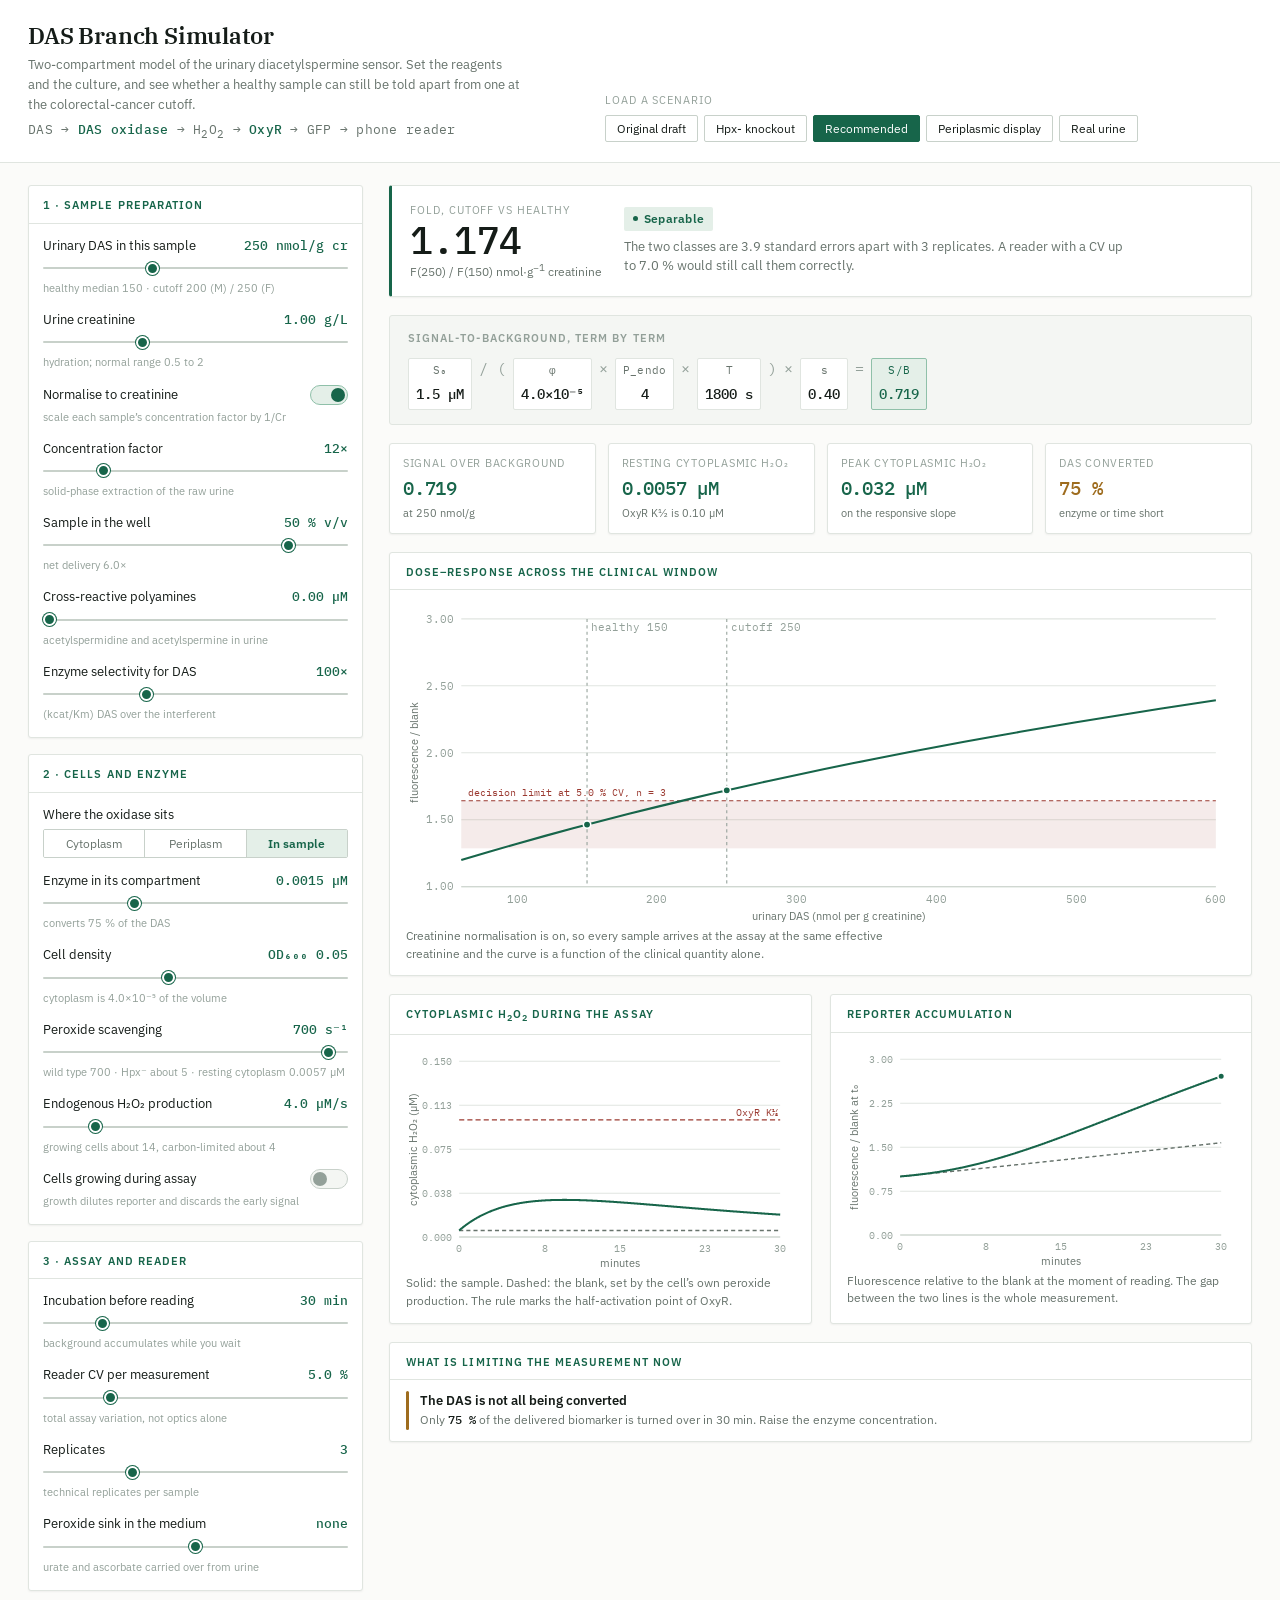
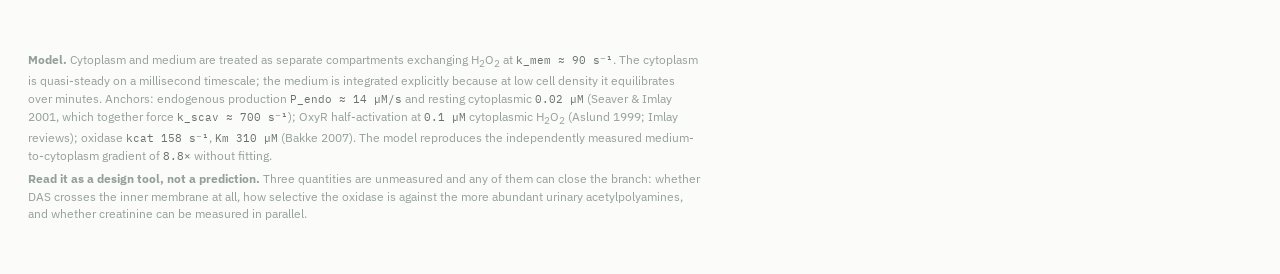
==== simulator.html @ 2df18caf "Rebuild as a platform: two module types, real oxidases, panels The repository was a simulator of one" ====
<!DOCTYPE html>
<html lang="en">
<head>
<meta charset="utf-8">
<meta name="viewport" content="width=device-width, initial-scale=1">
<title>DAS Branch Simulator</title>
<meta name="description" content="Interactive two-compartment model of the DAS to H2O2 to OxyR to GFP biosensor: set the reagents and the culture and see whether a healthy urine sample can still be told apart from one at the colorectal-cancer cutoff.">
<meta name="color-scheme" content="light dark">
<meta property="og:title" content="DAS Branch Simulator">
<meta property="og:description" content="Interactive two-compartment model of the DAS to H2O2 to OxyR to GFP biosensor: set the reagents and the culture and see whether a healthy urine sample can still be told apart from one at the colorectal-cancer cutoff.">
<meta property="og:type" content="website">
<link rel="icon" href="data:image/svg+xml,<svg xmlns='http://www.w3.org/2000/svg' viewBox='0 0 100 100'><text y='.9em' font-size='90'>&#129515;</text></svg>">
<link rel="preconnect" href="https://fonts.googleapis.com">
<link rel="preconnect" href="https://fonts.gstatic.com" crossorigin>
<link rel="stylesheet" href="https://fonts.googleapis.com/css2?family=IBM+Plex+Mono:wght@400;500;600&family=IBM+Plex+Sans:wght@400;500;600&family=IBM+Plex+Serif:wght@500;600&display=swap">
<style>
/* reset the Artifact runtime used to supply */
html{color-scheme:light dark}
body{margin:0}
img{max-width:100%}
[hidden]{display:none!important}
</style>
</head>
<body>
<style>
:root{
  --ground:#FBFBF9; --surface:#FFFFFF; --sunk:#F4F6F3;
  --ink:#151C18; --muted:#67736C; --faint:#93A099;
  --rule:#E0E5E0; --rule-strong:#C8D1CA;
  --accent:#17654A; --accent-soft:#E4EFE8; --accent-line:#8FC0A9; --on-accent:#FFFFFF;
  --warn:#9E6C1E; --warn-soft:#F7EEDD;
  --bad:#9B3A31; --bad-soft:#F8E8E5;
  --shadow:0 1px 2px rgba(21,28,24,.05);
  --sans:"IBM Plex Sans",-apple-system,BlinkMacSystemFont,"Segoe UI",sans-serif;
  --serif:"IBM Plex Serif",Georgia,"Times New Roman",serif;
  --mono:"IBM Plex Mono",ui-monospace,"SFMono-Regular",Consolas,monospace;
}
@media (prefers-color-scheme:dark){
  :root:not([data-theme="light"]){
    --ground:#0E1311; --surface:#151B18; --sunk:#1B2320;
    --ink:#E7ECE8; --muted:#8B978F; --faint:#6B7772;
    --rule:#253028; --rule-strong:#334037;
    --accent:#4CBE89; --accent-soft:#163027; --accent-line:#2F7355; --on-accent:#0E1311;
    --warn:#D2A055; --warn-soft:#2C2317;
    --bad:#D2705F; --bad-soft:#2E1B18;
    --shadow:0 1px 2px rgba(0,0,0,.3);
  }
}
:root[data-theme="dark"]{
  --ground:#0E1311; --surface:#151B18; --sunk:#1B2320;
  --ink:#E7ECE8; --muted:#8B978F; --faint:#6B7772;
  --rule:#253028; --rule-strong:#334037;
  --accent:#4CBE89; --accent-soft:#163027; --accent-line:#2F7355; --on-accent:#0E1311;
  --warn:#D2A055; --warn-soft:#2C2317;
  --bad:#D2705F; --bad-soft:#2E1B18;
  --shadow:0 1px 2px rgba(0,0,0,.3);
}
*{box-sizing:border-box}
body{margin:0;background:var(--ground);color:var(--ink);font-family:var(--sans);font-size:14px;line-height:1.55;-webkit-font-smoothing:antialiased}
h1,h2,h3{margin:0;font-family:var(--serif);font-weight:600;text-wrap:balance;letter-spacing:-.008em}
.num{font-family:var(--mono);font-variant-numeric:tabular-nums}

/* ---------- shell ---------- */
.masthead{border-bottom:1px solid var(--rule);background:var(--surface)}
.masthead-in{max-width:1420px;margin:0 auto;padding:22px 28px 20px;display:flex;flex-wrap:wrap;gap:20px;align-items:flex-end;justify-content:space-between}
.brand h1{font-size:23px;line-height:1.2}
.brand p{margin:5px 0 0;color:var(--muted);max-width:62ch;font-size:13px}
.chain{margin:9px 0 0;font-family:var(--mono);font-size:11.5px;color:var(--faint);letter-spacing:.02em}
.chain b{color:var(--accent);font-weight:500}
.presets{display:flex;flex-wrap:wrap;gap:6px}
.presets .lbl{font-size:10.5px;letter-spacing:.09em;text-transform:uppercase;color:var(--faint);width:100%;margin-bottom:1px}
button.preset{font-family:var(--sans);font-size:12px;padding:5px 11px;border:1px solid var(--rule-strong);background:var(--surface);color:var(--ink);border-radius:2px;cursor:pointer;transition:background .12s,border-color .12s}
button.preset:hover{background:var(--sunk);border-color:var(--accent-line)}
button.preset[aria-pressed="true"]{background:var(--accent);border-color:var(--accent);color:var(--on-accent)}
button.preset:focus-visible{outline:2px solid var(--accent);outline-offset:2px}

.wrap{max-width:1420px;margin:0 auto;padding:22px 28px 60px;display:grid;grid-template-columns:335px minmax(0,1fr);gap:26px;align-items:start}

/* ---------- controls ---------- */
.rail{display:flex;flex-direction:column;gap:16px}
.group{background:var(--surface);border:1px solid var(--rule);border-radius:3px;box-shadow:var(--shadow)}
.group > h2{font-family:var(--sans);font-size:10.5px;font-weight:600;letter-spacing:.1em;text-transform:uppercase;color:var(--accent);padding:11px 14px 9px;border-bottom:1px solid var(--rule)}
.group-body{padding:12px 14px 14px;display:flex;flex-direction:column;gap:13px}
.ctl{display:grid;gap:5px}
.ctl-top{display:flex;align-items:baseline;justify-content:space-between;gap:10px}
.ctl-name{font-size:12.5px;color:var(--ink)}
.ctl-val{font-family:var(--mono);font-variant-numeric:tabular-nums;font-size:12.5px;font-weight:500;color:var(--accent);white-space:nowrap}
.ctl-note{font-size:11px;color:var(--faint);margin-top:-1px}
input[type=range]{-webkit-appearance:none;appearance:none;width:100%;height:16px;background:transparent;cursor:pointer;margin:0}
input[type=range]::-webkit-slider-runnable-track{height:2px;background:var(--rule-strong);border-radius:2px}
input[type=range]::-moz-range-track{height:2px;background:var(--rule-strong);border-radius:2px}
input[type=range]::-webkit-slider-thumb{-webkit-appearance:none;width:13px;height:13px;margin-top:-5.5px;border-radius:50%;background:var(--accent);border:2px solid var(--surface);box-shadow:0 0 0 1px var(--accent)}
input[type=range]::-moz-range-thumb{width:13px;height:13px;border-radius:50%;background:var(--accent);border:2px solid var(--surface);box-shadow:0 0 0 1px var(--accent)}
input[type=range]:focus-visible{outline:2px solid var(--accent);outline-offset:3px;border-radius:2px}
.seg{display:flex;border:1px solid var(--rule-strong);border-radius:2px;overflow:hidden}
.seg button{flex:1;font-family:var(--sans);font-size:11.5px;padding:6px 2px;border:0;border-right:1px solid var(--rule-strong);background:var(--surface);color:var(--muted);cursor:pointer}
.seg button:last-child{border-right:0}
.seg button[aria-pressed="true"]{background:var(--accent-soft);color:var(--accent);font-weight:600}
.seg button:focus-visible{outline:2px solid var(--accent);outline-offset:-2px}
.switch{display:flex;align-items:center;justify-content:space-between;gap:10px}
.switch button{position:relative;width:38px;height:20px;border-radius:10px;border:1px solid var(--rule-strong);background:var(--sunk);cursor:pointer;padding:0;flex:none}
.switch button::after{content:"";position:absolute;top:2px;left:2px;width:14px;height:14px;border-radius:50%;background:var(--faint);transition:transform .14s,background .14s}
.switch button[aria-pressed="true"]{background:var(--accent-soft);border-color:var(--accent-line)}
.switch button[aria-pressed="true"]::after{transform:translateX(18px);background:var(--accent)}
.switch button:focus-visible{outline:2px solid var(--accent);outline-offset:2px}

/* ---------- results ---------- */
.results{display:flex;flex-direction:column;gap:18px;min-width:0}
.verdict{background:var(--surface);border:1px solid var(--rule);border-left:3px solid var(--accent);border-radius:3px;box-shadow:var(--shadow);padding:16px 18px;display:grid;grid-template-columns:auto 1fr;gap:22px;align-items:center}
.verdict.warn{border-left-color:var(--warn)} .verdict.bad{border-left-color:var(--bad)}
.verdict-fold{display:flex;flex-direction:column;gap:1px}
.verdict-fold .k{font-size:10.5px;letter-spacing:.09em;text-transform:uppercase;color:var(--faint)}
.verdict-fold .v{font-family:var(--mono);font-size:38px;font-weight:500;line-height:1.05;letter-spacing:-.02em;font-variant-numeric:tabular-nums}
.verdict-fold .u{font-size:11.5px;color:var(--muted)}
.verdict-say{display:flex;flex-direction:column;gap:6px;min-width:0}
.chip{display:inline-flex;align-items:center;gap:6px;align-self:flex-start;font-size:11.5px;font-weight:600;letter-spacing:.02em;padding:3px 9px;border-radius:2px;background:var(--accent-soft);color:var(--accent)}
.chip.warn{background:var(--warn-soft);color:var(--warn)} .chip.bad{background:var(--bad-soft);color:var(--bad)}
.chip::before{content:"";width:5px;height:5px;border-radius:50%;background:currentColor}
.verdict-say p{margin:0;font-size:12.5px;color:var(--muted);max-width:64ch}

.eq{background:var(--sunk);border:1px solid var(--rule);border-radius:3px;padding:14px 18px}
.eq h3{font-family:var(--sans);font-size:10.5px;font-weight:600;letter-spacing:.1em;text-transform:uppercase;color:var(--faint);margin-bottom:9px}
.eq-line{font-family:var(--mono);font-size:15px;display:flex;flex-wrap:wrap;align-items:baseline;gap:7px;line-height:1.9}
.eq-line .op{color:var(--faint)}
.term{display:inline-flex;flex-direction:column;align-items:center;gap:0;padding:1px 7px;border-radius:2px;background:var(--surface);border:1px solid var(--rule)}
.term .sym{font-size:11px;color:var(--muted);letter-spacing:.02em}
.term .val{font-size:14px;font-weight:500;font-variant-numeric:tabular-nums}
.term.res{background:var(--accent-soft);border-color:var(--accent-line)}
.term.res .val,.term.res .sym{color:var(--accent)}

.tiles{display:grid;grid-template-columns:repeat(4,minmax(0,1fr));gap:12px}
.tile{background:var(--surface);border:1px solid var(--rule);border-radius:3px;padding:11px 13px;box-shadow:var(--shadow);min-width:0}
.tile .k{font-size:10.5px;letter-spacing:.07em;text-transform:uppercase;color:var(--faint);display:block;margin-bottom:3px}
.tile .v{font-family:var(--mono);font-size:19px;font-weight:500;font-variant-numeric:tabular-nums;letter-spacing:-.01em;display:block}
.tile .s{font-size:11px;color:var(--muted);display:block;margin-top:1px}
.tile .v.ok{color:var(--accent)} .tile .v.warn{color:var(--warn)} .tile .v.bad{color:var(--bad)}

.panel{background:var(--surface);border:1px solid var(--rule);border-radius:3px;box-shadow:var(--shadow);overflow:hidden}
.panel > h3{font-family:var(--sans);font-size:10.5px;font-weight:600;letter-spacing:.1em;text-transform:uppercase;color:var(--accent);padding:11px 16px 9px;border-bottom:1px solid var(--rule)}
.panel .cap{padding:0 16px 13px;margin:0;font-size:11.5px;color:var(--muted);max-width:78ch}
.plot{padding:14px 16px 4px}
.plot svg{display:block;width:100%;height:auto;overflow:visible}
.charts2{display:grid;grid-template-columns:repeat(2,minmax(0,1fr));gap:18px}

.diag{list-style:none;margin:0;padding:0}
.diag li{display:grid;grid-template-columns:auto 1fr;gap:11px;align-items:start;padding:11px 16px;border-bottom:1px solid var(--rule)}
.diag li:last-child{border-bottom:0}
.diag .sev{width:3px;align-self:stretch;border-radius:2px;background:var(--accent);min-height:20px}
.diag .sev.warn{background:var(--warn)} .diag .sev.bad{background:var(--bad)} .diag .sev.ok{background:var(--accent-line)}
.diag .t{font-size:12.5px;font-weight:600}
.diag .d{font-size:12px;color:var(--muted);margin-top:1px;max-width:80ch}
.diag .d b{font-family:var(--mono);font-weight:500;font-size:11.5px;color:var(--ink)}

footer{max-width:1420px;margin:0 auto;padding:0 28px 46px;color:var(--faint);font-size:11.5px;max-width:1420px}
footer p{margin:0 0 5px;max-width:96ch}
footer code{font-family:var(--mono);font-size:11px;color:var(--muted)}

@media (max-width:1080px){
  .wrap{grid-template-columns:1fr;padding:18px 18px 46px}
  .tiles{grid-template-columns:repeat(2,minmax(0,1fr))}
  .charts2{grid-template-columns:1fr}
  .masthead-in{padding:18px 18px 16px}
  footer{padding:0 18px 40px}
  .verdict{grid-template-columns:1fr;gap:12px}
}
@media (prefers-reduced-motion:reduce){*{transition:none!important;animation:none!important}}
</style>

<header class="masthead">
  <div class="masthead-in">
    <div class="brand">
      <h1>DAS Branch Simulator</h1>
      <p>Two-compartment model of the urinary diacetylspermine sensor. Set the reagents and the culture, and see whether a healthy sample can still be told apart from one at the colorectal-cancer cutoff.</p>
      <p class="chain">DAS &rarr; <b>DAS oxidase</b> &rarr; H<sub>2</sub>O<sub>2</sub> &rarr; <b>OxyR</b> &rarr; GFP &rarr; phone reader</p>
    </div>
    <div class="presets" id="presets">
      <span class="lbl">Load a scenario</span>
    </div>
  </div>
</header>

<div class="wrap">
  <!-- ================= CONTROLS ================= -->
  <div class="rail" id="rail">
    <section class="group">
      <h2>1 &middot; Sample preparation</h2>
      <div class="group-body" id="g-sample"></div>
    </section>
    <section class="group">
      <h2>2 &middot; Cells and enzyme</h2>
      <div class="group-body" id="g-cells"></div>
    </section>
    <section class="group">
      <h2>3 &middot; Assay and reader</h2>
      <div class="group-body" id="g-assay"></div>
    </section>
  </div>

  <!-- ================= RESULTS ================= -->
  <div class="results">
    <div class="verdict" id="verdict">
      <div class="verdict-fold">
        <span class="k">Fold, cutoff vs healthy</span>
        <span class="v" id="v-fold">1.00</span>
        <span class="u" id="v-foldsub"></span>
      </div>
      <div class="verdict-say">
        <span class="chip" id="v-chip">&mdash;</span>
        <p id="v-text"></p>
      </div>
    </div>

    <div class="eq">
      <h3>Signal-to-background, term by term</h3>
      <div class="eq-line" id="eqline"></div>
    </div>

    <div class="tiles" id="tiles"></div>

    <section class="panel">
      <h3>Dose&ndash;response across the clinical window</h3>
      <div class="plot" id="plot-dose"></div>
      <p class="cap" id="cap-dose"></p>
    </section>

    <div class="charts2">
      <section class="panel">
        <h3>Cytoplasmic H<sub>2</sub>O<sub>2</sub> during the assay</h3>
        <div class="plot" id="plot-h2o2"></div>
        <p class="cap">Solid: the sample. Dashed: the blank, set by the cell&rsquo;s own peroxide production. The rule marks the half-activation point of OxyR.</p>
      </section>
      <section class="panel">
        <h3>Reporter accumulation</h3>
        <div class="plot" id="plot-gfp"></div>
        <p class="cap">Fluorescence relative to the blank at the moment of reading. The gap between the two lines is the whole measurement.</p>
      </section>
    </div>

    <section class="panel">
      <h3>What is limiting the measurement now</h3>
      <ul class="diag" id="diag"></ul>
    </section>
  </div>
</div>

<footer>
  <p><b>Model.</b> Cytoplasm and medium are treated as separate compartments exchanging H<sub>2</sub>O<sub>2</sub> at <code id="a-kmem"></code>. The cytoplasm is quasi-steady on a millisecond timescale; the medium is integrated explicitly because at low cell density it equilibrates over minutes. Anchors: endogenous production <code id="a-pendo"></code> and resting cytoplasmic <code id="a-rest"></code> (Seaver &amp; Imlay 2001, which together force <code id="a-kscav"></code>); OxyR half-activation at <code id="a-koxyr"></code> cytoplasmic H<sub>2</sub>O<sub>2</sub> (Aslund 1999; Imlay reviews); oxidase <code id="a-kcat"></code>, <code id="a-km"></code> (Bakke 2007). The model reproduces the independently measured medium-to-cytoplasm gradient of <code id="a-grad"></code> without fitting.</p>
  <p><b>Read it as a design tool, not a prediction.</b> Three quantities are unmeasured and any of them can close the branch: whether DAS crosses the inner membrane at all, how selective the oxidase is against the more abundant urinary acetylpolyamines, and whether creatinine can be measured in parallel.</p>
</footer>

<script id="model-config" type="application/json">
{
  "P0": {
    "E": 0.0015,
    "K_oxyr": 0.1,
    "Km": 310.0,
    "OD": 0.05,
    "P_endo": 4.0,
    "T_read": 1800.0,
    "V_das": 250.0,
    "alpha": 1.0,
    "beta": 0.005,
    "conc_factor": 12.0,
    "cr_norm": false,
    "creatinine": 1.0,
    "cv": 0.05,
    "growing": false,
    "interferent": 0.0,
    "k_chem": 0.0,
    "k_mat": 0.001925408834888737,
    "k_mem": 90.0,
    "k_scav": 700.0,
    "kcat": 158.0,
    "leak": 2e-05,
    "mode": "free",
    "mu_pre": 0.00028881132523331054,
    "n_hill": 1.0,
    "n_rep": 3.0,
    "peri_frac": 0.16,
    "phi_per_OD": 0.0008,
    "sample_frac": 0.5,
    "selectivity": 100.0
  },
  "_generated_from": "data/platform.csv, data/scenarios.csv (web_default), data/sensors.csv, data/web_presets.csv",
  "activePreset": 2,
  "anchors": {
    "K_oxyr": 0.1,
    "Km": 310.0,
    "P_endo": 14.0,
    "gradient": 8.777777777777779,
    "k_mem": 90.0,
    "k_scav": 700.0,
    "kcat": 158.0,
    "resting_h2o2": 0.02
  },
  "labels": {
    "cr_high": 2.0,
    "cr_low": 0.5,
    "cutoff_note": "cutoff 200 (M) / 250 (F)",
    "enzyme": "DhaPAO",
    "enzyme_source": "10.1016/j.bbapap.2007.08.010",
    "v_cutoff": 250.0,
    "v_healthy": 150.0
  },
  "presets": [
    {
      "n": "Original draft",
      "note": "The design as first written: conventional cell density and a growing culture.",
      "p": {
        "E": 0.01,
        "OD": 1.0,
        "P_endo": 14.0,
        "T_read": 3600.0,
        "alpha": 1.0,
        "conc_factor": 15.0,
        "cr_norm": false,
        "growing": true,
        "interferent": 0.0,
        "k_chem": 0.0,
        "k_scav": 700.0,
        "mode": "free",
        "sample_frac": 0.1
      }
    },
    {
      "n": "Hpx- knockout",
      "note": "Catalase/peroxidase triple knockout. Raises resting cytoplasmic H2O2 above the OxyR half-activation point, so the reporter starts switched on and the fold gets worse.",
      "p": {
        "E": 0.01,
        "OD": 1.0,
        "P_endo": 14.0,
        "T_read": 3600.0,
        "alpha": 1.0,
        "conc_factor": 15.0,
        "cr_norm": false,
        "growing": true,
        "interferent": 0.0,
        "k_chem": 0.0,
        "k_scav": 5.0,
        "mode": "free",
        "sample_frac": 0.1
      }
    },
    {
      "n": "Recommended",
      "note": "Low cell density, non-growing cells, a 30-minute read, creatinine normalised.",
      "p": {
        "E": 0.0015,
        "OD": 0.05,
        "P_endo": 4.0,
        "T_read": 1800.0,
        "alpha": 1.0,
        "conc_factor": 12.0,
        "cr_norm": true,
        "growing": false,
        "interferent": 0.0,
        "k_chem": 0.0,
        "k_scav": 700.0,
        "mode": "free",
        "sample_frac": 0.5
      }
    },
    {
      "n": "Periplasmic display",
      "note": "Enzyme displayed in the periplasm; the effective loading per litre of assay is capped by periplasmic volume.",
      "p": {
        "E": 100.0,
        "OD": 0.05,
        "P_endo": 4.0,
        "T_read": 1800.0,
        "alpha": 1.0,
        "conc_factor": 12.0,
        "cr_norm": true,
        "growing": false,
        "interferent": 0.0,
        "k_chem": 0.0,
        "k_scav": 700.0,
        "mode": "peri",
        "sample_frac": 0.5
      }
    },
    {
      "n": "Real urine",
      "note": "Adds 2 uM of cross-reactive polyamines and a matrix peroxide sink. The selectivity of 100 is an assumption: none has been measured for this enzyme.",
      "p": {
        "E": 0.0015,
        "OD": 0.05,
        "P_endo": 4.0,
        "T_read": 1800.0,
        "alpha": 1.0,
        "conc_factor": 12.0,
        "cr_norm": false,
        "growing": false,
        "interferent": 2.0,
        "k_chem": 0.005,
        "k_scav": 700.0,
        "mode": "free",
        "sample_frac": 0.5,
        "selectivity": 100.0
      }
    }
  ]
}
</script>

<script>
"use strict";
const LN2 = Math.log(2);

/* ============================ model ============================ */
/* Every constant below comes from the data files, injected at build time by
   build_site.py. Do not write a number here: edit data/platform.csv,
   data/scenarios.csv (web_default), data/sensors.csv or data/web_presets.csv
   and rebuild. tests/test_site.py enforces this. */
const CFG = JSON.parse(document.getElementById("model-config").textContent);
const P0  = CFG.P0;
const V_HEALTHY = CFG.labels.v_healthy, V_CUTOFF = CFG.labels.v_cutoff;

/* The prose anchors above the controls. Same source as the model, so the text
   cannot drift away from what the page computes - which is how it ended up
   telling readers Km was 83 uM while the model had moved to 310. */
function fillAnchors(){
  const a = CFG.anchors, set = (id, html) => {
    const el = document.getElementById(id); if (el) el.innerHTML = html;
  };
  set("a-kmem",  "k_mem &asymp; " + a.k_mem + " s&#8315;&#185;");
  set("a-pendo", "P_endo &asymp; " + a.P_endo + " &micro;M/s");
  set("a-rest",  (+a.resting_h2o2.toFixed(4)) + " &micro;M");
  set("a-kscav", "k_scav &asymp; " + a.k_scav + " s&#8315;&#185;");
  set("a-koxyr", a.K_oxyr + " &micro;M");
  set("a-kcat",  "kcat " + a.kcat + " s&#8315;&#185;");
  set("a-km",    "Km " + a.Km + " &micro;M");
  set("a-grad",  a.gradient.toFixed(1) + "&times;");
}
const CR_LOW = CFG.labels.cr_low, CR_HIGH = CFG.labels.cr_high;
const phi   = p => p.phi_per_OD * p.OD;
const netF  = p => p.conc_factor * p.sample_frac * (p.cr_norm ? 1/p.creatinine : 1);
const dasIn = p => p.V_das * p.creatinine / 1000 * netF(p);
const intIn = p => p.interferent * netF(p);
const muA   = p => p.growing ? LN2/2400 : 0;

function sim(p, withDas, N){
  N = N || 600;
  const kmem=p.k_mem, ksc=p.k_scav, f=phi(p), P=p.P_endo, T=p.T_read;
  const ktot = kmem + ksc;
  const b = f*kmem*ksc/ktot + p.k_chem;
  const Kn = Math.pow(p.K_oxyr, p.n_hill);
  const fox = x => { const xn = Math.pow(x, p.n_hill); return xn/(Kn + xn); };
  const xf  = (y, vc) => (P + vc + kmem*y)/ktot;

  let y  = (f*kmem*P/ktot)/b;
  const x0 = xf(y, 0);
  const mu = muA(p), kmat = p.k_mat;
  let m = (p.beta*fox(x0) + p.leak)/(kmat + p.mu_pre);
  let g = kmat*m/p.mu_pre;
  const g0 = g;
  let S = withDas ? dasIn(p) : 0, I = withDas ? intIn(p) : 0;
  const S0 = S;

  let Ecap, sc;
  if (p.mode === "cyto")      { Ecap = f*p.kcat*p.E*p.alpha; sc = p.alpha; }
  else if (p.mode === "peri") { Ecap = p.kcat*p.E*p.peri_frac*f; sc = 1; }
  else                        { Ecap = p.kcat*p.E; sc = 1; }

  const dt = T/N, kt = kmat + mu, e = Math.exp(-kt*dt);
  const eg = mu > 1e-9 ? Math.exp(-mu*dt) : 1;
  let xpk = x0, xlast = x0;
  const tr = [{t:0, x:x0, g:g}];
  for (let i = 0; i < N; i++){
    const kS0 = Ecap/(p.Km + sc*(S + I));
    const nsub = Math.max(1, Math.ceil(kS0*dt/0.05), Math.ceil(b*dt/0.25));
    const h = dt/nsub;
    let facc = 0;
    for (let j = 0; j < nsub; j++){
      const kS = Ecap/(p.Km + sc*(S + I)), kI = kS/p.selectivity;
      const Sn = S*Math.exp(-kS*h), In = I*Math.exp(-kI*h);
      const prod = ((S - Sn) + (I - In))/h;
      S = Sn; I = In;
      const vc = p.mode === "cyto" ? prod/f : 0;
      const vm = p.mode === "cyto" ? 0 : prod;
      const a  = vm + f*kmem*(P + vc)/ktot;
      const yss = a/b;
      y = yss + (y - yss)*Math.exp(-b*h);
      const x = xf(y, vc);
      if (x > xpk) xpk = x;
      xlast = x;
      facc += fox(x)*h;
    }
    const fbar = facc/dt;
    const m2 = m*e + (p.beta*fbar + p.leak)/kt*(1 - e);
    if (mu > 1e-9) g = g*eg + (kmat*0.5*(m + m2)/mu)*(1 - eg);
    else           g = g + kmat*0.5*(m + m2)*dt;
    m = m2;
    tr.push({t:(i+1)*dt, x:xlast, g:g});
  }
  return {g:g, g0:g0, xpk:xpk, xrest:x0, S:S, S0:S0,
          conv:S0 > 0 ? 1 - S/S0 : 1, tr:tr};
}

const CACHE = new Map();
function run(p, withDas, N){
  const key = JSON.stringify(p) + "|" + withDas + "|" + (N||600);
  if (CACHE.has(key)) return CACHE.get(key);
  if (CACHE.size > 400) CACHE.clear();
  const r = sim(p, withDas, N);
  CACHE.set(key, r);
  return r;
}
const fluor = (p, N) => run(p, true, N).g / run(p, false, N).g;

/* ============================ controls ============================ */
const S = Object.assign({}, P0);
const lg  = (v, a, b) => (Math.log(v) - Math.log(a))/(Math.log(b) - Math.log(a));
const unlg= (t, a, b) => Math.exp(Math.log(a) + t*(Math.log(b) - Math.log(a)));
const fmt = (v, d) => v.toLocaleString("en-US", {minimumFractionDigits:d, maximumFractionDigits:d});
function sig(v, n){
  n = n || 3;
  if (v === 0) return "0";
  const a = Math.abs(v);
  if (a >= 1e5 || a < 1e-3){
    const ex = Math.floor(Math.log10(a));
    return (v/Math.pow(10, ex)).toFixed(1) + "×10" + sup(ex);
  }
  const dp = Math.min(6, Math.max(0, n - 1 - Math.floor(Math.log10(a))));
  return v.toFixed(dp).replace(/(\.\d*?)0+$/, "$1").replace(/\.$/, "");
}
function sup(n){
  const map = {"-":"⁻","0":"⁰","1":"¹","2":"²","3":"³","4":"⁴","5":"⁵","6":"⁶","7":"⁷","8":"⁸","9":"⁹"};
  return String(n).split("").map(c => map[c] || c).join("");
}

const CTRLS = [
 {g:"g-sample", key:"V_das", name:"Urinary DAS in this sample", min:60, max:600, step:5,
  disp:v => fmt(v,0) + " nmol/g cr", note:"healthy median " + CFG.labels.v_healthy + " &middot; " + CFG.labels.cutoff_note},
 {g:"g-sample", key:"creatinine", name:"Urine creatinine", min:0.3, max:2.5, step:0.05,
  disp:v => fmt(v,2) + " g/L", note:"hydration; normal range " + CR_LOW + " to " + CR_HIGH},
 {g:"g-sample", key:"cr_norm", type:"switch", name:"Normalise to creatinine",
  note:"scale each sample&rsquo;s concentration factor by 1/Cr"},
 {g:"g-sample", key:"conc_factor", name:"Concentration factor", min:1, max:60, step:1,
  disp:v => fmt(v,0) + "×", note:"solid-phase extraction of the raw urine"},
 {g:"g-sample", key:"sample_frac", name:"Sample in the well", min:0.05, max:0.6, step:0.01,
  disp:v => fmt(v*100,0) + " % v/v", note:v => "net delivery " + fmt(netF(S),1) + "×"},
 {g:"g-sample", key:"interferent", name:"Cross-reactive polyamines", min:0, max:6, step:0.25,
  disp:v => fmt(v,2) + " µM", note:"acetylspermidine and acetylspermine in urine"},
 {g:"g-sample", key:"selectivity", name:"Enzyme selectivity for DAS", min:0, max:1, step:0.001, log:[10,10000],
  disp:v => sig(v,2) + "×", note:"(kcat/Km) DAS over the interferent"},

 {g:"g-cells", key:"mode", type:"seg", name:"Where the oxidase sits",
  opts:[["cyto","Cytoplasm"],["peri","Periplasm"],["free","In sample"]]},
 {g:"g-cells", key:"E", name:"Enzyme in its compartment", min:0, max:1, step:0.001, log:[1e-5,300],
  disp:v => sig(v,2) + " µM", note:v => "converts " + fmt(100*run(S,true).conv,0) + " % of the DAS"},
 {g:"g-cells", key:"alpha", name:"DAS uptake into cytoplasm", min:0, max:1, step:0.001, log:[0.001,10],
  disp:v => sig(v,2) + "×", note:"inside/outside ratio; acetylated polyamines transport poorly",
  only:() => S.mode === "cyto"},
 {g:"g-cells", key:"OD", name:"Cell density", min:0, max:1, step:0.001, log:[0.003,3],
  disp:v => "OD₆₀₀ " + sig(v,2), note:v => "cytoplasm is " + sig(phi(S),2) + " of the volume"},
 {g:"g-cells", key:"k_scav", name:"Peroxide scavenging", min:0, max:1, step:0.001, log:[3,900],
  disp:v => sig(v,3) + " s⁻¹", note:v => "wild type 700 &middot; Hpx&#8315; about 5 &middot; resting cytoplasm " + sig(S.P_endo/v,2) + " µM"},
 {g:"g-cells", key:"P_endo", name:"Endogenous H₂O₂ production", min:1, max:20, step:0.5,
  disp:v => fmt(v,1) + " µM/s", note:"growing cells about 14, carbon-limited about 4"},
 {g:"g-cells", key:"growing", type:"switch", name:"Cells growing during assay",
  note:"growth dilutes reporter and discards the early signal"},

 {g:"g-assay", key:"T_read", name:"Incubation before reading", min:600, max:7200, step:60,
  disp:v => fmt(v/60,0) + " min", note:"background accumulates while you wait"},
 {g:"g-assay", key:"cv", name:"Reader CV per measurement", min:0.01, max:0.20, step:0.005,
  disp:v => fmt(v*100,1) + " %", note:"total assay variation, not optics alone"},
 {g:"g-assay", key:"n_rep", name:"Replicates", min:1, max:8, step:1,
  disp:v => fmt(v,0), note:"technical replicates per sample"},
 {g:"g-assay", key:"k_chem", name:"Peroxide sink in the medium", min:0, max:1, step:0.001, log:[1e-5,0.3],
  disp:v => v < 2e-5 ? "none" : sig(v,2) + " s⁻¹", note:"urate and ascorbate carried over from urine"}
];

function build(){
  CTRLS.forEach(c => {
    const host = document.getElementById(c.g);
    const el = document.createElement("div");
    el.className = "ctl"; el.dataset.key = c.key;
    if (c.type === "switch"){
      el.innerHTML = '<div class="switch"><span class="ctl-name">' + c.name +
        '</span><button type="button" role="switch" aria-checked="false" aria-pressed="false" aria-label="' + c.name + '"></button></div>' +
        (c.note ? '<div class="ctl-note">' + c.note + '</div>' : '');
      const btn = el.querySelector("button");
      btn.addEventListener("click", () => { S[c.key] = !S[c.key]; clearPreset(); render(); });
      c._el = btn;
    } else if (c.type === "seg"){
      el.innerHTML = '<div class="ctl-top"><span class="ctl-name">' + c.name + '</span></div>' +
        '<div class="seg">' + c.opts.map(o => '<button type="button" aria-pressed="false" data-v="' + o[0] + '">' + o[1] + '</button>').join("") + '</div>';
      el.querySelectorAll(".seg button").forEach(b =>
        b.addEventListener("click", () => { S[c.key] = b.dataset.v; clearPreset(); render(); }));
      c._el = el;
    } else {
      el.innerHTML = '<div class="ctl-top"><span class="ctl-name">' + c.name +
        '</span><span class="ctl-val"></span></div><input type="range" min="' + c.min + '" max="' + c.max +
        '" step="' + c.step + '" aria-label="' + c.name + '">' +
        '<div class="ctl-note"></div>';
      const inp = el.querySelector("input");
      inp.addEventListener("input", () => {
        S[c.key] = c.log ? unlg(+inp.value, c.log[0], c.log[1]) : +inp.value;
        clearPreset(); render();
      });
      c._el = inp; c._val = el.querySelector(".ctl-val"); c._note = el.querySelector(".ctl-note");
    }
    c._row = el;
    host.appendChild(el);
  });
}

function syncControls(){
  CTRLS.forEach(c => {
    if (c.only) c._row.hidden = !c.only();
    if (c.type === "switch"){
      c._el.setAttribute("aria-checked", S[c.key] ? "true" : "false");
      c._el.setAttribute("aria-pressed", S[c.key] ? "true" : "false");
    } else if (c.type === "seg"){
      c._el.querySelectorAll(".seg button").forEach(b =>
        b.setAttribute("aria-pressed", b.dataset.v === S[c.key] ? "true" : "false"));
    } else {
      const v = S[c.key];
      c._el.value = c.log ? lg(v, c.log[0], c.log[1]) : v;
      c._val.textContent = c.disp(v);
      if (c.note) c._note.innerHTML = typeof c.note === "function" ? c.note(v) : c.note;
    }
  });
}

/* ============================ presets ============================ */
const PRESETS = CFG.presets;
let activePreset = CFG.activePreset;
function clearPreset(){ activePreset = -1; }
function buildPresets(){
  const host = document.getElementById("presets");
  PRESETS.forEach((pr, i) => {
    const b = document.createElement("button");
    b.className = "preset"; b.type = "button"; b.textContent = pr.n;
    b.addEventListener("click", () => {
      Object.assign(S, P0, pr.p);
      activePreset = i; render();
    });
    pr._el = b; host.appendChild(b);
  });
}

/* ============================ charts ============================ */
const NS = "http://www.w3.org/2000/svg";
function svg(w, h){ const s = document.createElementNS(NS, "svg"); s.setAttribute("viewBox", "0 0 " + w + " " + h); return s; }
function add(par, tag, at, txt){
  const e = document.createElementNS(NS, tag);
  for (const k in at) e.setAttribute(k, at[k]);
  if (txt != null) e.textContent = txt;
  par.appendChild(e); return e;
}
const CS = () => getComputedStyle(document.documentElement);
function tok(n){ return CS().getPropertyValue(n).trim(); }

function frame(host, W, H, M, xd, yd, xlab, ylab, xticks, yticks, fmtX, fmtY){
  host.innerHTML = "";
  const s = svg(W, H); host.appendChild(s);
  const rule = tok("--rule"), faint = tok("--faint"), muted = tok("--muted");
  const px = v => M.l + (v - xd[0])/(xd[1] - xd[0])*(W - M.l - M.r);
  const py = v => H - M.b - (v - yd[0])/(yd[1] - yd[0])*(H - M.t - M.b);
  yticks.forEach(v => {
    add(s, "line", {x1:M.l, x2:W - M.r, y1:py(v), y2:py(v), stroke:rule, "stroke-width":1});
    add(s, "text", {x:M.l - 7, y:py(v) + 3.5, "text-anchor":"end", fill:faint,
      "font-size":10, "font-family":"IBM Plex Mono, monospace"}, fmtY(v));
  });
  xticks.forEach(v => {
    add(s, "text", {x:px(v), y:H - M.b + 15, "text-anchor":"middle", fill:faint,
      "font-size":10, "font-family":"IBM Plex Mono, monospace"}, fmtX(v));
  });
  add(s, "line", {x1:M.l, x2:W - M.r, y1:H - M.b, y2:H - M.b, stroke:tok("--rule-strong"), "stroke-width":1});
  add(s, "text", {x:M.l + (W - M.l - M.r)/2, y:H - 3, "text-anchor":"middle", fill:muted,
    "font-size":10.5, "font-family":"IBM Plex Sans, sans-serif"}, xlab);
  add(s, "text", {x:11, y:M.t + (H - M.t - M.b)/2, "text-anchor":"middle", fill:muted,
    "font-size":10.5, "font-family":"IBM Plex Sans, sans-serif",
    transform:"rotate(-90 11 " + (M.t + (H - M.t - M.b)/2) + ")"}, ylab);
  return {s:s, px:px, py:py};
}
const path = pts => pts.map((p, i) => (i ? "L" : "M") + p[0].toFixed(2) + " " + p[1].toFixed(2)).join(" ");
function niceStep(raw){
  if (!(raw > 0)) return 1;
  const ex = Math.pow(10, Math.floor(Math.log10(raw)));
  return [1, 2, 2.5, 5, 10].find(k => k*ex >= raw*0.999)*ex;
}
function nice(max){
  if (max <= 0) return [0, 1, [0, 0.5, 1]];
  const ex = Math.pow(10, Math.floor(Math.log10(max)));
  const m = [1, 1.5, 2, 2.5, 3, 4, 5, 6, 8, 10].find(k => k*ex >= max) * ex;
  const t = []; for (let i = 0; i <= 4; i++) t.push(m*i/4);
  return [0, m, t];
}

function drawDose(){
  const host = document.getElementById("plot-dose");
  const W = 780, H = 300, M = {l:52, r:18, t:14, b:34};
  const xs = []; for (let v = 60; v <= 600; v += 20) xs.push(v);
  const base = Object.assign({}, S);
  const mid = xs.map(v => [v, fluor(Object.assign({}, base, {V_das:v}), 260)]);
  let band = null;
  if (!S.cr_norm){
    const lo = xs.map(v => [v, fluor(Object.assign({}, base, {V_das:v, creatinine:CR_LOW}), 260)]);
    const hi = xs.map(v => [v, fluor(Object.assign({}, base, {V_das:v, creatinine:CR_HIGH}), 260)]);
    band = {lo:lo, hi:hi};
  }
  let vals = mid.map(d => d[1]);
  if (band) vals = vals.concat(band.hi.map(d => d[1]), band.lo.map(d => d[1]));
  const fH = fluor(Object.assign({}, base, {V_das:V_HEALTHY}), 260);
  const halfBand = fH*(Math.exp(2.8*S.cv*Math.sqrt(2/S.n_rep)) - 1);
  vals = vals.concat([fH + halfBand, fH - halfBand]);
  let lo = Math.min.apply(null, vals), hi = Math.max.apply(null, vals);
  const pad = Math.max((hi - lo)*0.16, hi*0.01);
  lo = Math.max(0, lo - pad); hi = hi + pad;
  const step = niceStep((hi - lo)/4);
  lo = Math.floor(lo/step)*step; hi = Math.ceil(hi/step)*step;
  const ticks = []; for (let v = lo; v <= hi + step*0.01; v += step) ticks.push(+v.toFixed(6));
  const dpY = step >= 1 ? 1 : (step >= 0.1 ? 2 : 3);
  const g = frame(host, W, H, M, [60, 600], [lo, hi], "urinary DAS (nmol per g creatinine)",
    "fluorescence / blank", [100, 200, 300, 400, 500, 600], ticks,
    v => String(v), v => v.toFixed(dpY));
  const acc = tok("--accent"), warn = tok("--warn"), faint = tok("--faint"), bad = tok("--bad");

  // the band a reading at the healthy median cannot be told apart from
  add(g.s, "rect", {x:M.l, y:g.py(fH + halfBand), width:W - M.l - M.r,
    height:Math.max(1, g.py(fH - halfBand) - g.py(fH + halfBand)),
    fill:bad, "fill-opacity":0.10});
  add(g.s, "line", {x1:M.l, x2:W - M.r, y1:g.py(fH + halfBand), y2:g.py(fH + halfBand),
    stroke:bad, "stroke-width":1, "stroke-dasharray":"4 3"});
  add(g.s, "text", {x:M.l + 6, y:g.py(fH + halfBand) - 5, fill:bad, "font-size":9.5,
    "font-family":"IBM Plex Mono, monospace"}, "decision limit at " + (100*S.cv).toFixed(1) + " % CV, n = " + S.n_rep);

  if (band){
    const poly = band.hi.map(d => [g.px(d[0]), g.py(d[1])])
      .concat(band.lo.slice().reverse().map(d => [g.px(d[0]), g.py(d[1])]));
    add(g.s, "path", {d:path(poly) + " Z", fill:warn, "fill-opacity":0.13, stroke:"none"});
  }
  [[150, "healthy 150"], [250, "cutoff 250"]].forEach(m => {
    add(g.s, "line", {x1:g.px(m[0]), x2:g.px(m[0]), y1:M.t, y2:H - M.b, stroke:faint,
      "stroke-width":1, "stroke-dasharray":"3 3"});
    add(g.s, "text", {x:g.px(m[0]) + 4, y:M.t + 11, fill:faint, "font-size":10,
      "font-family":"IBM Plex Mono, monospace"}, m[1]);
  });
  add(g.s, "path", {d:path(mid.map(d => [g.px(d[0]), g.py(d[1])])), fill:"none",
    stroke:acc, "stroke-width":2, "stroke-linejoin":"round"});
  [150, 250].forEach(v => {
    const y = fluor(Object.assign({}, base, {V_das:v}), 260);
    add(g.s, "circle", {cx:g.px(v), cy:g.py(y), r:3.5, fill:acc, stroke:tok("--surface"), "stroke-width":1.5});
  });
  const cap = document.getElementById("cap-dose");
  cap.innerHTML = band
    ? "The shaded band is the same curve at creatinine 0.5 and 2.0 g/L. Where it is wider than the gap between the two markers, hydration alone can move a healthy sample above a cancer-positive one. Turn on creatinine normalisation to collapse it."
    : "Creatinine normalisation is on, so every sample arrives at the assay at the same effective creatinine and the curve is a function of the clinical quantity alone.";
}

function drawTime(){
  const p = S;
  const a = run(p, true), b = run(p, false);
  const acc = tok("--accent"), muted = tok("--muted"), bad = tok("--bad"), faint = tok("--faint");
  const Tm = p.T_read/60;
  const xt = [0, Tm*0.25, Tm*0.5, Tm*0.75, Tm].map(v => Math.round(v));

  // --- H2O2 ---
  let hx = document.getElementById("plot-h2o2");
  const ymaxH = Math.max(a.xpk, b.xrest, p.K_oxyr*1.25);
  const nzH = nice(ymaxH*1.08);
  let W = 380, H = 216, M = {l:52, r:14, t:12, b:32};
  let g = frame(hx, W, H, M, [0, Tm], [0, nzH[1]], "minutes", "cytoplasmic H₂O₂ (µM)",
    xt, nzH[2], v => String(v), v => v < 1 ? v.toFixed(3) : v.toFixed(2));
  add(g.s, "line", {x1:M.l, x2:W - M.r, y1:g.py(p.K_oxyr), y2:g.py(p.K_oxyr),
    stroke:bad, "stroke-width":1, "stroke-dasharray":"5 3"});
  if (g.py(p.K_oxyr) > M.t + 10)
    add(g.s, "text", {x:W - M.r - 2, y:g.py(p.K_oxyr) - 4, "text-anchor":"end", fill:bad,
      "font-size":9.5, "font-family":"IBM Plex Mono, monospace"}, "OxyR K½");
  add(g.s, "path", {d:path(b.tr.map(d => [g.px(d.t/60), g.py(d.x)])), fill:"none",
    stroke:muted, "stroke-width":1.4, "stroke-dasharray":"4 3"});
  add(g.s, "path", {d:path(a.tr.map(d => [g.px(d.t/60), g.py(d.x)])), fill:"none",
    stroke:acc, "stroke-width":2, "stroke-linejoin":"round"});

  // --- GFP ---
  hx = document.getElementById("plot-gfp");
  const gs = a.tr.map(d => d.g/b.g0), gb = b.tr.map(d => d.g/b.g0);
  const nzG = nice(Math.max(gs[gs.length-1], gb[gb.length-1])*1.08);
  g = frame(hx, W, H, M, [0, Tm], [Math.min(1, nzG[2][0]), nzG[1]], "minutes", "fluorescence / blank at t₀",
    xt, nzG[2], v => String(v), v => v.toFixed(2));
  add(g.s, "path", {d:path(gb.map((v, i) => [g.px(b.tr[i].t/60), g.py(v)])), fill:"none",
    stroke:muted, "stroke-width":1.4, "stroke-dasharray":"4 3"});
  add(g.s, "path", {d:path(gs.map((v, i) => [g.px(a.tr[i].t/60), g.py(v)])), fill:"none",
    stroke:acc, "stroke-width":2, "stroke-linejoin":"round"});
  const last = gs.length - 1;
  add(g.s, "circle", {cx:g.px(a.tr[last].t/60), cy:g.py(gs[last]), r:3.2, fill:acc,
    stroke:tok("--surface"), "stroke-width":1.5});
}

/* ============================ render ============================ */
function render(){
  syncControls();
  PRESETS.forEach((pr, i) => pr._el.setAttribute("aria-pressed", i === activePreset ? "true" : "false"));

  const sig250 = Object.assign({}, S, {V_das:V_CUTOFF});
  const sig150 = Object.assign({}, S, {V_das:V_HEALTHY});
  const fold = fluor(sig250) / fluor(sig150);
  const cur = run(S, true), blank = run(S, false);
  const sb = (cur.g - blank.g)/blank.g;
  const sd = S.cv*Math.sqrt(2/S.n_rep);
  const z = Math.log(Math.max(fold, 1 + 1e-12))/sd;
  const cvMax = fold > 1 ? Math.log(fold)/(2.8*Math.sqrt(2/S.n_rep)) : 0;

  // verdict
  const vd = document.getElementById("verdict"), chip = document.getElementById("v-chip");
  document.getElementById("v-fold").textContent = fold.toFixed(3);
  document.getElementById("v-foldsub").innerHTML =
    "F(" + CFG.labels.v_cutoff + ") / F(" + CFG.labels.v_healthy +
    ") nmol&middot;g<sup>&minus;1</sup> creatinine";
  let cls, chipTxt, say;
  if (z >= 2.8){
    cls = ""; chipTxt = "Separable";
    say = "The two classes are " + z.toFixed(1) + " standard errors apart with " + S.n_rep +
      " replicates. A reader with a CV up to " + (100*cvMax).toFixed(1) + " % would still call them correctly.";
  } else if (z >= 1.6){
    cls = "warn"; chipTxt = "Marginal";
    say = "Only " + z.toFixed(1) + " standard errors apart. This needs a reader CV of " +
      (100*cvMax).toFixed(1) + " % or better, against the " + (100*S.cv).toFixed(1) + " % set here — add replicates or open up the signal.";
  } else {
    cls = "bad"; chipTxt = "Not separable";
    say = "The biological difference is " + ((fold - 1)*100).toFixed(1) +
      " %, far inside the noise. No reader resolves this; the signal has to be opened up first.";
  }
  vd.className = "verdict" + (cls ? " " + cls : "");
  chip.className = "chip" + (cls ? " " + cls : "");
  chip.textContent = chipTxt;
  document.getElementById("v-text").textContent = say;

  // master equation
  const S0 = dasIn(sig250), f = phi(S), T = S.T_read;
  const budget = S0/(f*S.P_endo*T);
  document.getElementById("eqline").innerHTML =
    term("S₀", sig(S0,3) + " µM") + op("/ (") +
    term("φ", sig(f,2)) + op("×") +
    term("P_endo", sig(S.P_endo,3)) + op("×") +
    term("T", sig(T,3) + " s") + op(")") +
    op("×") + term("s", "0.40") + op("=") +
    term("S/B", sb.toFixed(3), true);

  // tiles
  const conv = 100*cur.conv;
  const tiles = [
    ["Signal over background", sb.toFixed(3), sb >= 0.3 ? "ok" : (sb >= 0.05 ? "warn" : "bad"),
     "at " + fmt(S.V_das,0) + " nmol/g"],
    ["Resting cytoplasmic H₂O₂", sig(cur.xrest,2) + " µM",
     cur.xrest > 0.5*S.K_oxyr ? "bad" : (cur.xrest > 0.25*S.K_oxyr ? "warn" : "ok"),
     "OxyR K½ is " + S.K_oxyr.toFixed(2) + " µM"],
    ["Peak cytoplasmic H₂O₂", sig(cur.xpk,2) + " µM",
     cur.xpk > 3*S.K_oxyr ? "warn" : "ok",
     cur.xpk > 3*S.K_oxyr ? "saturating the switch" : "on the responsive slope"],
    ["DAS converted", conv.toFixed(0) + " %", conv >= 90 ? "ok" : (conv >= 50 ? "warn" : "bad"),
     conv >= 90 ? "budget fully realised" : "enzyme or time short"]
  ];
  document.getElementById("tiles").innerHTML = tiles.map(t =>
    '<div class="tile"><span class="k">' + t[0] + '</span><span class="v ' + t[2] + '">' + t[1] +
    '</span><span class="s">' + t[3] + '</span></div>').join("");

  drawDose(); drawTime();

  // diagnostics
  const d = [];
  if (!S.cr_norm){
    const hiHealthy = fluor(Object.assign({}, S, {V_das:V_HEALTHY, creatinine:CR_HIGH}));
    const loCancer  = fluor(Object.assign({}, S, {V_das:V_CUTOFF, creatinine:CR_LOW}));
    if (hiHealthy >= loCancer)
      d.push(["bad", "Hydration inverts the classes",
        "A healthy sample at Cr 2.0 g/L reads <b>" + hiHealthy.toFixed(3) +
        "</b> against <b>" + loCancer.toFixed(3) + "</b> for a cancer-positive sample at Cr 0.5. " +
        "Creatinine has to be measured in parallel, or the concentration step made sample-specific."]);
    else
      d.push(["warn", "Creatinine is not being corrected",
        "The classes still separate here, but the hydration band on the dose–response is live and narrows the margin."]);
  }
  if (cur.xrest > 0.5*S.K_oxyr)
    d.push(["bad", "OxyR is already on in the blank",
      "Resting cytoplasmic H₂O₂ is <b>" + sig(cur.xrest,2) + " µM</b> against a half-activation point of <b>" +
      S.K_oxyr.toFixed(2) + " µM</b>. Scavenging is too low: the reporter spends its dynamic range on the background. Raise k_scav back toward wild type."]);
  if (conv < 85)
    d.push(["warn", "The DAS is not all being converted",
      "Only <b>" + conv.toFixed(0) + " %</b> of the delivered biomarker is turned over in " + Math.round(S.T_read/60) +
      " min. " + (S.mode === "peri" ? "The periplasm is only <b>" + sig(phi(S)*S.peri_frac,2) +
      "</b> of the assay volume, so periplasmic loading has to be high at this cell density."
      : S.mode === "cyto" ? "Check the uptake ratio as well as the expression level."
      : "Raise the enzyme concentration.")]);
  if (S.mode === "cyto" && S.alpha < 0.2)
    d.push(["bad", "DAS is barely reaching the enzyme",
      "At an uptake ratio of <b>" + sig(S.alpha,2) + "</b> the cytoplasmic architecture fails outright. Native Pot transporters handle N-acetylated polyamines poorly, and nothing downstream compensates."]);
  if (cur.xpk > 3*S.K_oxyr)
    d.push(["warn", "Delivery is overshooting the switch",
      "Peak cytoplasmic H₂O₂ is <b>" + sig(cur.xpk,2) + " µM</b>, well past the responsive band. " +
      "Signal-to-background keeps rising while the fold change falls. Reduce the net delivery factor or raise the cell density."]);
  if (f*S.P_endo*S.T_read > 0.35 && S.OD > 0.3)
    d.push(["warn", "Cell density is the dominant term",
      "At OD₆₀₀ <b>" + sig(S.OD,2) + "</b> the biomarker is shared among <b>" + sig(f,2) +
      "</b> of the volume as cytoplasm. Diluting to OD₆₀₀ 0.05 is worth about <b>" +
      (S.OD/0.05).toFixed(0) + "×</b> and costs nothing but buffer."]);
  if (S.interferent > 0){
    const clean = fluor(Object.assign({}, S, {V_das:V_CUTOFF, interferent:0}))/fluor(Object.assign({}, S, {V_das:V_HEALTHY, interferent:0}));
    const lost = (clean - fold)/Math.max(clean - 1, 1e-9);
    d.push([lost > 0.4 ? "bad" : (lost > 0.15 ? "warn" : "ok"), "Cross-reactive polyamines are compressing the signal",
      "They cost <b>" + (100*lost).toFixed(0) + " %</b> of the fold change (" + clean.toFixed(3) +
      " clean against " + fold.toFixed(3) + " here). The interference is an additive offset that does not scale with DAS, so it flattens the ratio rather than shifting it."]);
  }
  if (S.growing)
    d.push(["warn", "Growth is discarding early signal",
      "The biomarker arrives once while reporter is diluted continuously. Assaying non-growing cells also lowers the endogenous flux, which is the denominator of the whole design."]);
  if (S.k_chem > 0.02)
    d.push(["warn", "The medium is eating the peroxide",
      "At <b>" + sig(S.k_chem,2) + " s⁻¹</b> the matrix sink competes with the cells for the signal. Cation-exchange clean-up removes the urate and ascorbate that cause it."]);
  if (!d.length)
    d.push(["ok", "Nothing is obviously limiting",
      "The reporter sits in its linear range, the biomarker is fully converted, and the confounders are controlled. What remains is the reader specification: a CV of <b>" +
      (100*cvMax).toFixed(1) + " %</b> or better across " + S.n_rep + " replicates."]);
  document.getElementById("diag").innerHTML = d.map(x =>
    '<li><span class="sev ' + x[0] + '"></span><div><div class="t">' + x[1] + '</div><div class="d">' + x[2] + '</div></div></li>').join("");
}
function term(sym, val, res){
  return '<span class="term' + (res ? " res" : "") + '"><span class="sym">' + sym + '</span><span class="val">' + val + '</span></span>';
}
function op(t){ return '<span class="op">' + t + '</span>'; }

build(); buildPresets(); fillAnchors();
Object.assign(S, P0, PRESETS[activePreset].p);
render();
matchMedia("(prefers-color-scheme: dark)").addEventListener("change", () => { drawDose(); drawTime(); });
</script>
</body>
</html>
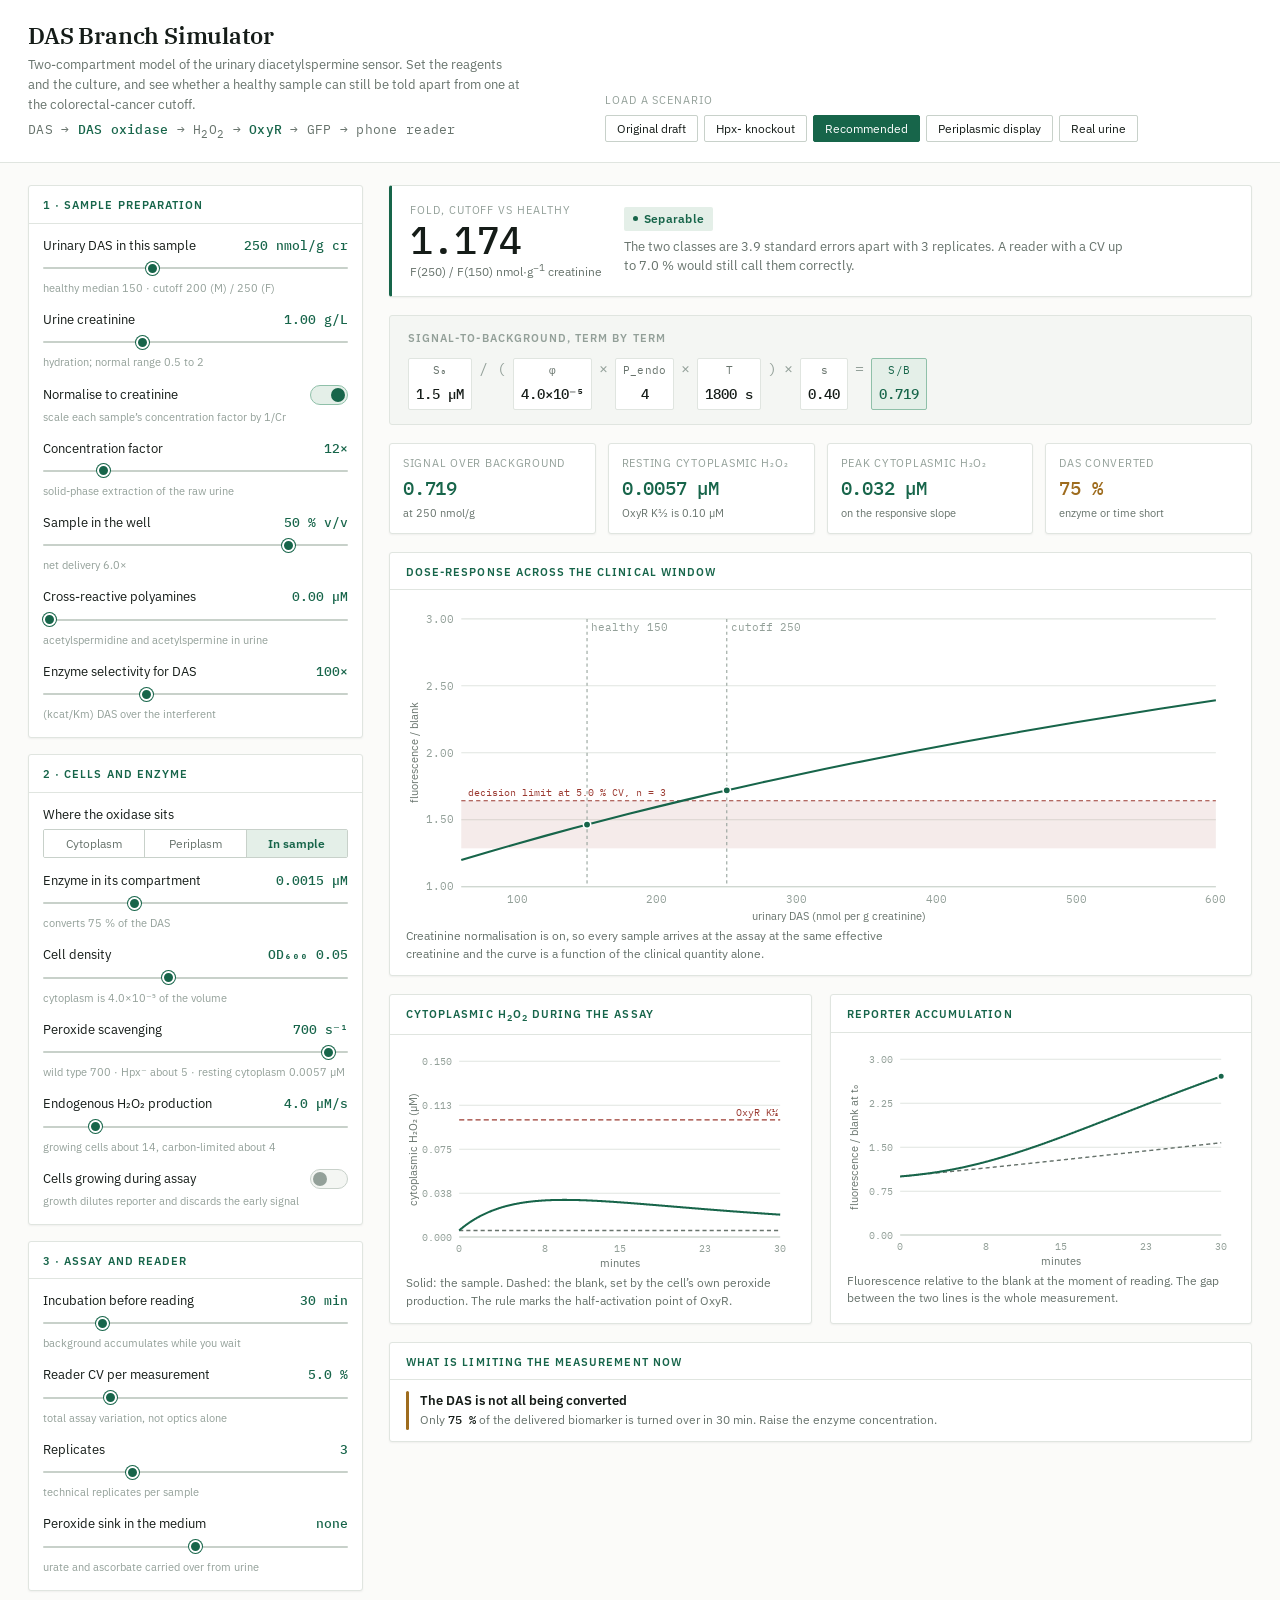
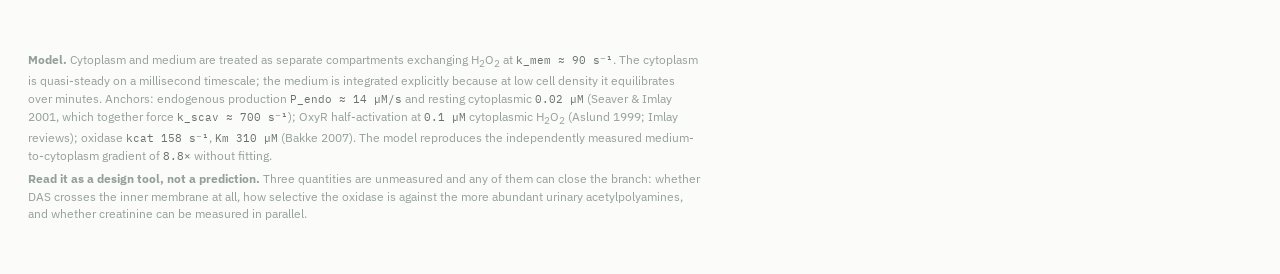
==== commit dcd04ddd: "Fix what reading the figures at full size showed, and drop the long dashes Every em and en dash on t" ====
--- a/simulator.html
+++ b/simulator.html
@@ -205,7 +205,7 @@
         <span class="u" id="v-foldsub"></span>
       </div>
       <div class="verdict-say">
-        <span class="chip" id="v-chip">&mdash;</span>
+        <span class="chip" id="v-chip">-</span>
         <p id="v-text"></p>
       </div>
     </div>
@@ -218,7 +218,7 @@
     <div class="tiles" id="tiles"></div>
 
     <section class="panel">
-      <h3>Dose&ndash;response across the clinical window</h3>
+      <h3>Dose-response across the clinical window</h3>
       <div class="plot" id="plot-dose"></div>
       <p class="cap" id="cap-dose"></p>
     </section>
@@ -818,7 +818,7 @@
   } else if (z >= 1.6){
     cls = "warn"; chipTxt = "Marginal";
     say = "Only " + z.toFixed(1) + " standard errors apart. This needs a reader CV of " +
-      (100*cvMax).toFixed(1) + " % or better, against the " + (100*S.cv).toFixed(1) + " % set here — add replicates or open up the signal.";
+      (100*cvMax).toFixed(1) + " % or better, against the " + (100*S.cv).toFixed(1) + " % set here - add replicates or open up the signal.";
   } else {
     cls = "bad"; chipTxt = "Not separable";
     say = "The biological difference is " + ((fold - 1)*100).toFixed(1) +
@@ -872,7 +872,7 @@
         "Creatinine has to be measured in parallel, or the concentration step made sample-specific."]);
     else
       d.push(["warn", "Creatinine is not being corrected",
-        "The classes still separate here, but the hydration band on the dose–response is live and narrows the margin."]);
+        "The classes still separate here, but the hydration band on the dose-response is live and narrows the margin."]);
   }
   if (cur.xrest > 0.5*S.K_oxyr)
     d.push(["bad", "OxyR is already on in the blank",
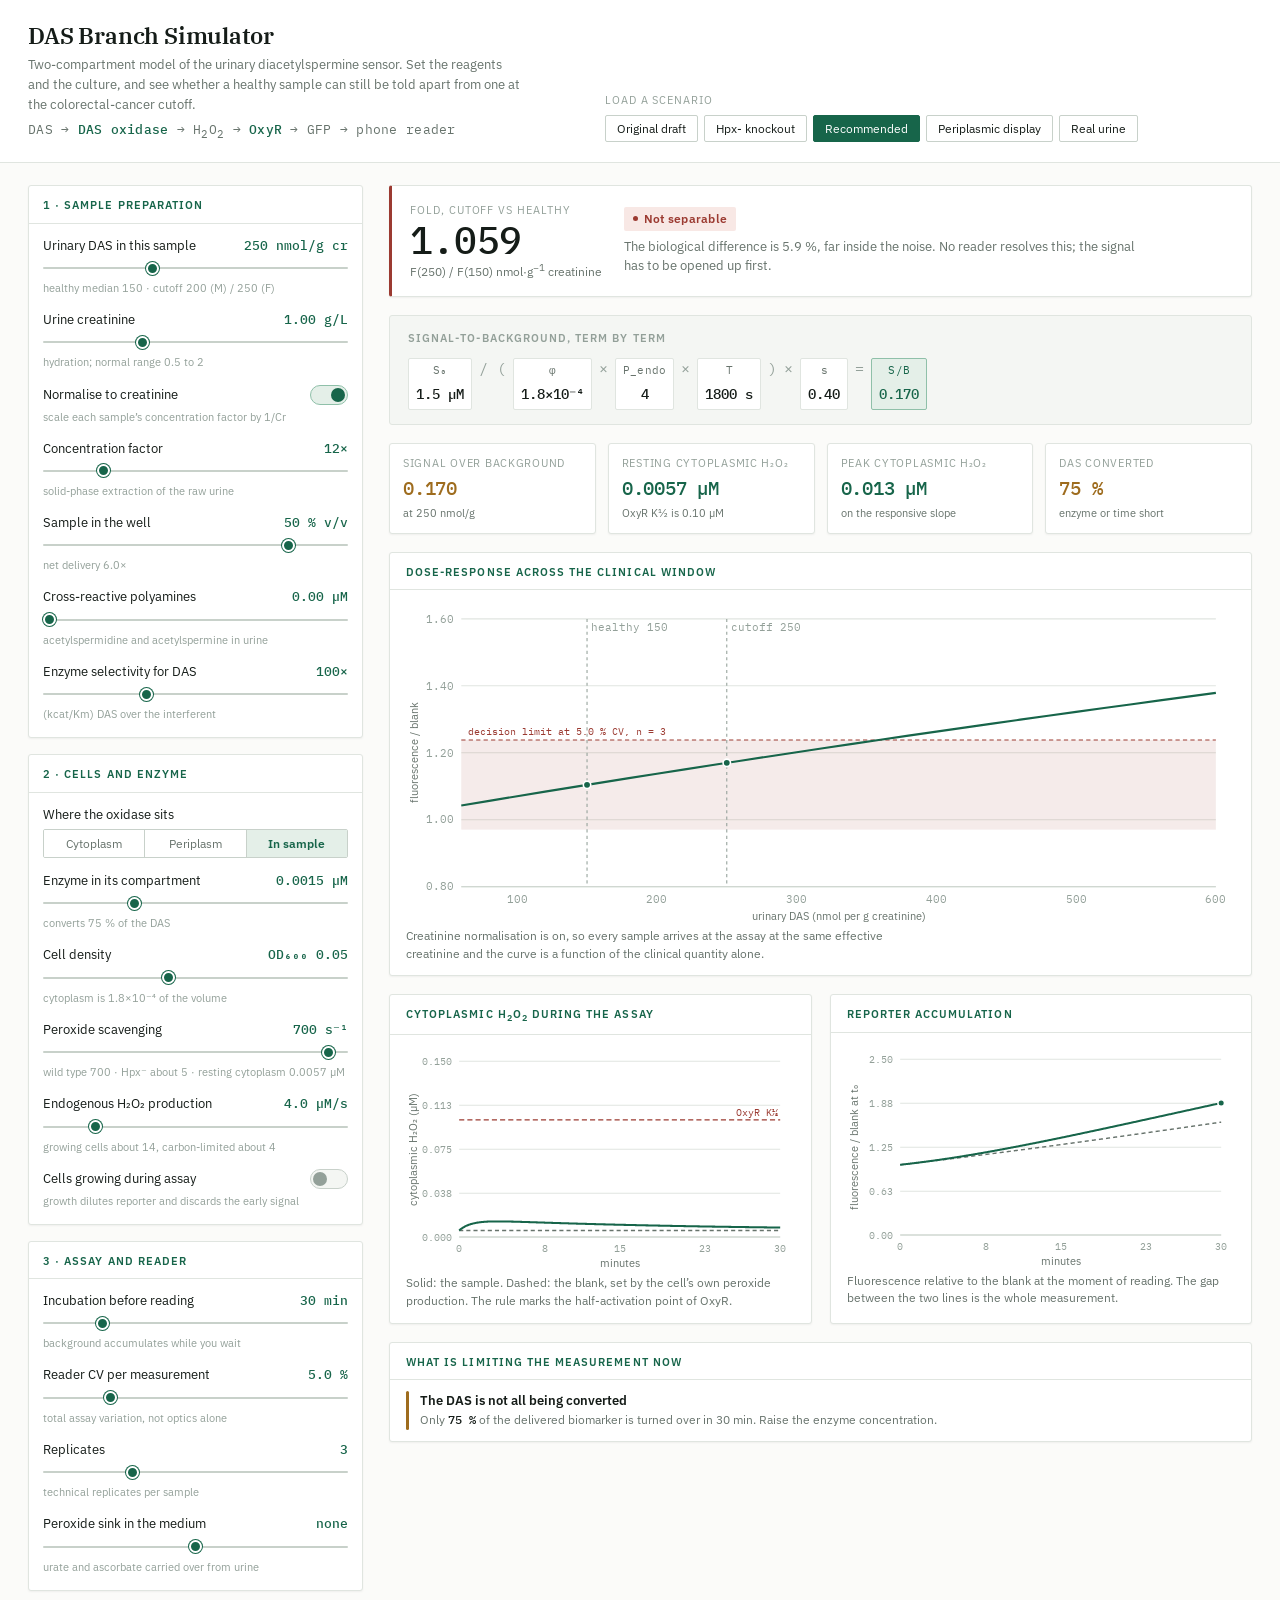
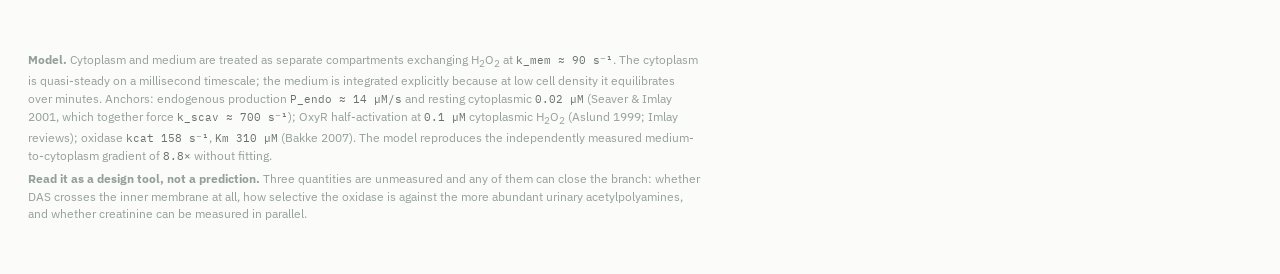
==== commit 86850223: "Replace two guessed constants with measurements, and make the figures readable "Assumed" and "derive" ====
--- a/simulator.html
+++ b/simulator.html
@@ -267,7 +267,7 @@
     "growing": false,
     "interferent": 0.0,
     "k_chem": 0.0,
-    "k_mat": 0.001925408834888737,
+    "k_mat": 0.0008494450742156192,
     "k_mem": 90.0,
     "k_scav": 700.0,
     "kcat": 158.0,
@@ -277,7 +277,7 @@
     "n_hill": 1.0,
     "n_rep": 3.0,
     "peri_frac": 0.16,
-    "phi_per_OD": 0.0008,
+    "phi_per_OD": 0.0036,
     "sample_frac": 0.5,
     "selectivity": 100.0
   },
